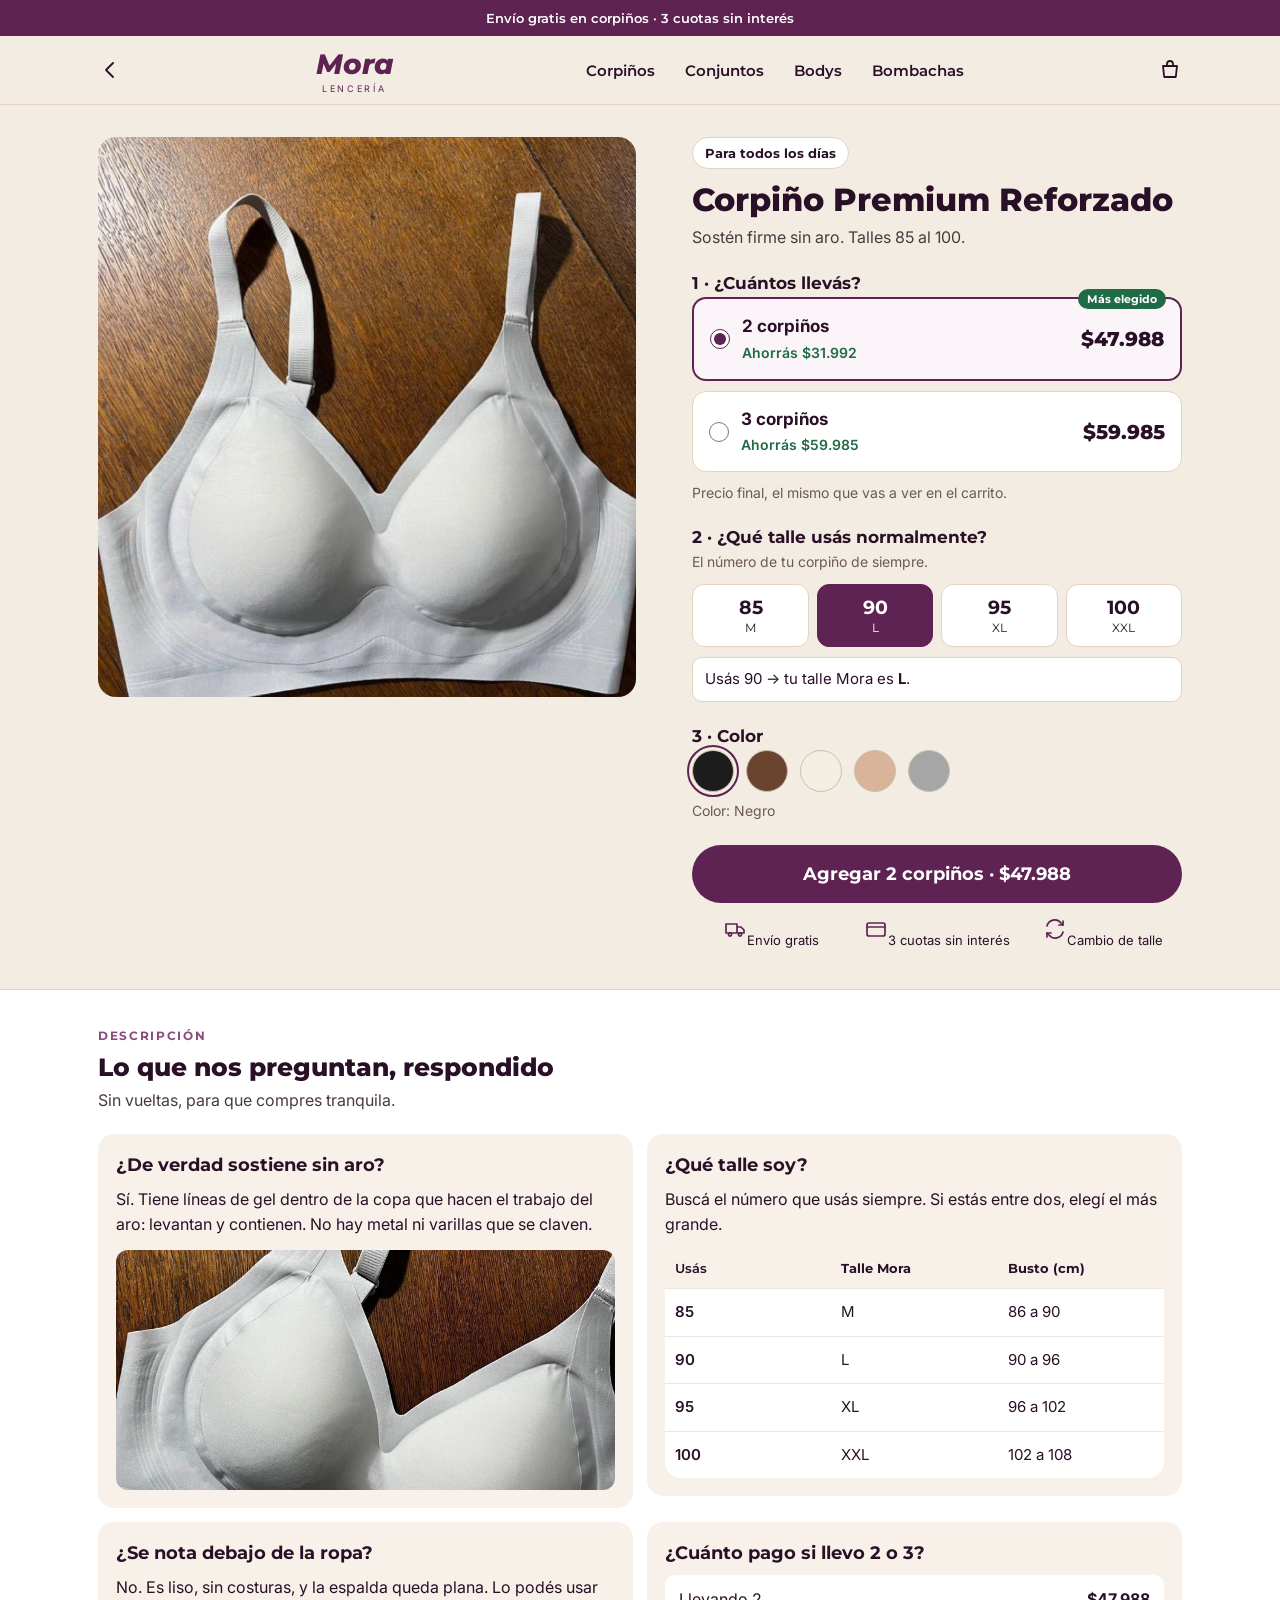
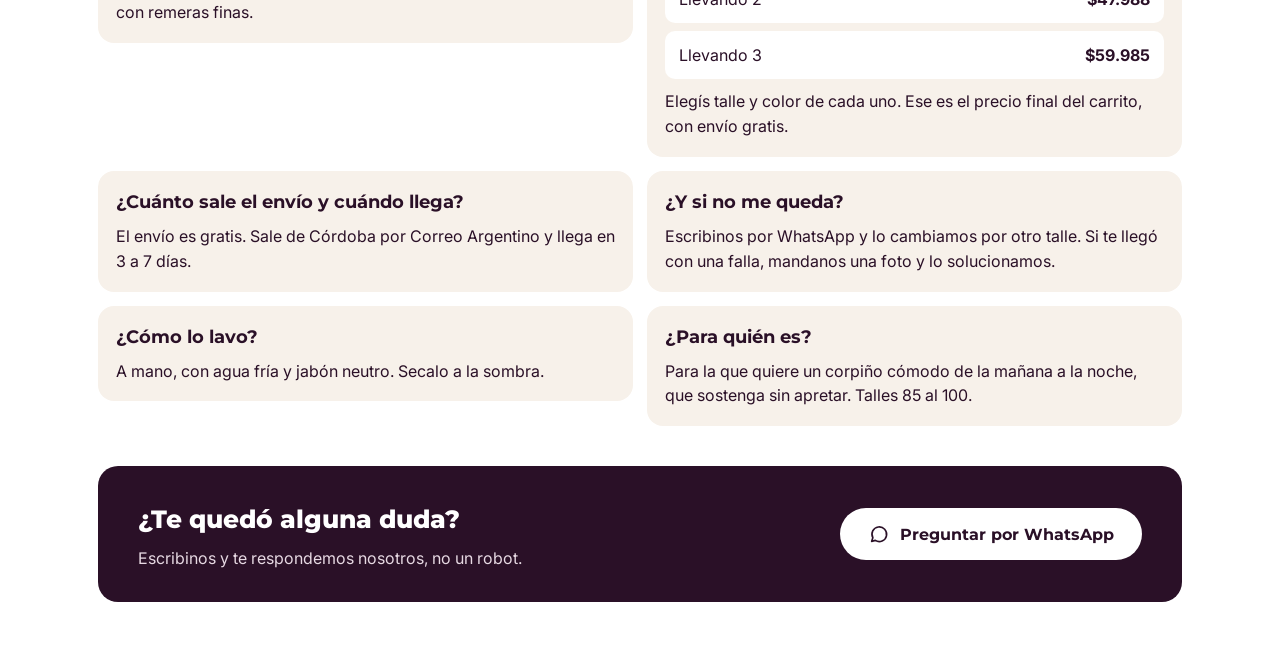
==== premium.html @ baafbe1d "Mora: vista previa corpiños claros (home + 2 fichas) Co-Authored-By: Claude Opus 5.5 <noreply@anthro" ====
<!doctype html>
<html lang="es">
<head>
<meta charset="utf-8">
<meta name="viewport" content="width=device-width,initial-scale=1">
<title>Corpiño Premium Reforzado · Mora Lencería (vista previa)</title>
<meta name="robots" content="noindex">
<link rel="preconnect" href="https://fonts.googleapis.com">
<link rel="stylesheet" href="https://fonts.googleapis.com/css2?family=Montserrat:wght@600;700;800&family=Inter:wght@400;600&display=swap">
<link rel="stylesheet" href="estilo.css">
</head>
<body>
<div class="barra">Envío gratis en corpiños · 3 cuotas sin interés</div>
<header class="cab"><div class="wrap">
  <a class="ico" href="index.html" aria-label="Volver al inicio"><svg width="24" height="24" viewBox="0 0 24 24" fill="none" stroke="#2A1027" stroke-width="1.8" stroke-linecap="round" stroke-linejoin="round" aria-hidden="true"><path d="M15 5l-7 7 7 7"/></svg></a>
  <a class="logo" href="index.html"><b>Mora</b><span>LENCERÍA</span></a>
  <nav class="nav"><a href="index.html#elegi">Corpiños</a><a href="#">Conjuntos</a><a href="#">Bodys</a><a href="#">Bombachas</a></nav>
  <span class="ico"><svg width="24" height="24" viewBox="0 0 24 24" fill="none" stroke="#2A1027" stroke-width="1.8" stroke-linecap="round" stroke-linejoin="round" aria-hidden="true"><path d="M5 8h14l-1.2 11H6.2z"/><path d="M9 8V6a3 3 0 0 1 6 0v2"/></svg></span>
</div></header>

<main class="wrap">
  <div class="ficha">
    <div class="galeria"><img src="img/premium.jpg" alt="Corpiño Premium Reforzado"></div>
    <div class="compra">
      <span class="pill" style="border:1px solid #E3D3C0">Para todos los días</span>
      <h1>Corpiño Premium Reforzado</h1>
      <p class="sub">Sostén firme sin aro. Talles 85 al 100.</p>

      <div class="paso">1 · ¿Cuántos llevás?</div>
      <div class="packs">
        <label class="pack"><span class="tag">Más elegido</span><input type="radio" name="pack" value="2" data-p="$47.988" checked><span class="n"><b>2 corpiños</b><em>Ahorrás $31.992</em></span><span class="p">$47.988</span></label>
        <label class="pack"><input type="radio" name="pack" value="3" data-p="$59.985"><span class="n"><b>3 corpiños</b><em>Ahorrás $59.985</em></span><span class="p">$59.985</span></label>
      </div>
      <p class="ayuda" style="margin-top:10px">Precio final, el mismo que vas a ver en el carrito.</p>

      <div class="paso">2 · ¿Qué talle usás normalmente?</div>
      <p class="ayuda">El número de tu corpiño de siempre.</p>
      <div class="talles"><button type="button" class="talle" data-n="85" data-t="M"><b>85</b><span>M</span></button><button type="button" class="talle on" data-n="90" data-t="L"><b>90</b><span>L</span></button><button type="button" class="talle" data-n="95" data-t="XL"><b>95</b><span>XL</span></button><button type="button" class="talle" data-n="100" data-t="XXL"><b>100</b><span>XXL</span></button></div>
      <div class="aviso" id="aviso">Usás 90 → tu talle Mora es <b>L</b>.</div>

      <div class="paso">3 · Color</div>
      <div class="colores"><button type="button" class="color on" data-c="Negro" aria-label="Negro" style="background:#1C1C1C"></button><button type="button" class="color" data-c="Marrón" aria-label="Marrón" style="background:#6B4430"></button><button type="button" class="color" data-c="Blanco crema" aria-label="Blanco crema" style="background:#F4EEE2"></button><button type="button" class="color" data-c="Nude" aria-label="Nude" style="background:#D9B49A"></button><button type="button" class="color" data-c="Gris" aria-label="Gris" style="background:#A6A6A6"></button></div>
      <div class="color-n" id="colorn">Color: Negro</div>

      <button type="button" class="btn agregar" id="agregar">Agregar 2 corpiños · $47.988</button>
      <div class="mini"><div><svg width="24" height="24" viewBox="0 0 24 24" fill="none" stroke="#5E2352" stroke-width="1.7" stroke-linecap="round" stroke-linejoin="round" aria-hidden="true"><path d="M3 7h11v9H3zM14 10h4l3 3v3h-7z"/><circle cx="7" cy="17.5" r="1.6"/><circle cx="17" cy="17.5" r="1.6"/></svg>Envío gratis</div><div><svg width="24" height="24" viewBox="0 0 24 24" fill="none" stroke="#5E2352" stroke-width="1.7" stroke-linecap="round" stroke-linejoin="round" aria-hidden="true"><rect x="3" y="6" width="18" height="13" rx="2"/><path d="M3 10h18"/></svg>3 cuotas sin interés</div><div><svg width="24" height="24" viewBox="0 0 24 24" fill="none" stroke="#5E2352" stroke-width="1.7" stroke-linecap="round" stroke-linejoin="round" aria-hidden="true"><path d="M4 9a8 8 0 0 1 14-3l2 2M20 15a8 8 0 0 1-14 3l-2-2"/><path d="M20 4v4h-4M4 20v-4h4"/></svg>Cambio de talle</div></div>
    </div>
  </div>
</main>

<section class="desc"><div class="wrap">
  <span class="eti">Descripción</span>
  <h2>Lo que nos preguntan, respondido</h2>
  <p class="intro">Sin vueltas, para que compres tranquila.</p>
  <div class="preg">
    <div class="q"><h3>¿De verdad sostiene sin aro?</h3><p>Sí. Tiene líneas de gel dentro de la copa que hacen el trabajo del aro: levantan y contienen. No hay metal ni varillas que se claven.</p><img src="img/premium2.jpg" alt="Detalle del Corpiño Premium Reforzado"></div>
    <div class="q"><h3>¿Qué talle soy?</h3><p>Buscá el número que usás siempre. Si estás entre dos, elegí el más grande.</p>
      <div class="tabla"><div class="f"><div>Usás</div><div>Talle Mora</div><div>Busto (cm)</div></div><div class="f"><div>85</div><div>M</div><div>86 a 90</div></div><div class="f"><div>90</div><div>L</div><div>90 a 96</div></div><div class="f"><div>95</div><div>XL</div><div>96 a 102</div></div><div class="f"><div>100</div><div>XXL</div><div>102 a 108</div></div></div></div>
    <div class="q"><h3>¿Se nota debajo de la ropa?</h3><p>No. Es liso, sin costuras, y la espalda queda plana. Lo podés usar con remeras finas.</p></div>
    <div class="q"><h3>¿Cuánto pago si llevo 2 o 3?</h3>
      <div class="lista"><div><span>Llevando 2</span><b>$47.988</b></div><div><span>Llevando 3</span><b>$59.985</b></div></div>
      <p style="margin-top:10px">Elegís talle y color de cada uno. Ese es el precio final del carrito, con envío gratis.</p></div>
    <div class="q"><h3>¿Cuánto sale el envío y cuándo llega?</h3><p>El envío es gratis. Sale de Córdoba por Correo Argentino y llega en 3 a 7 días.</p></div>
    <div class="q"><h3>¿Y si no me queda?</h3><p>Escribinos por WhatsApp y lo cambiamos por otro talle. Si te llegó con una falla, mandanos una foto y lo solucionamos.</p></div>
    <div class="q"><h3>¿Cómo lo lavo?</h3><p>A mano, con agua fría y jabón neutro. Secalo a la sombra.</p></div>
    <div class="q"><h3>¿Para quién es?</h3><p>Para la que quiere un corpiño cómodo de la mañana a la noche, que sostenga sin apretar. Talles 85 al 100.</p></div>
    <div class="cierre"><div class="txt"><h2>¿Te quedó alguna duda?</h2><p>Escribinos y te respondemos nosotros, no un robot.</p></div>
      <a class="wa" href="#"><svg width="22" height="22" viewBox="0 0 24 24" fill="none" stroke="currentColor" stroke-width="1.8" stroke-linecap="round" stroke-linejoin="round" aria-hidden="true"><path d="M4 20l1.3-3.9A8 8 0 1 1 8 19z"/></svg>Preguntar por WhatsApp</a></div>
  </div>
</div></section>

<script>
(function(){
  var btn=document.getElementById('agregar'), aviso=document.getElementById('aviso'), cn=document.getElementById('colorn');
  function pack(){var r=document.querySelector('input[name=pack]:checked');btn.textContent='Agregar '+r.value+' corpiños · '+r.dataset.p;}
  document.querySelectorAll('input[name=pack]').forEach(function(r){r.addEventListener('change',pack);});
  document.querySelectorAll('.talle').forEach(function(b){b.addEventListener('click',function(){
    document.querySelectorAll('.talle').forEach(function(x){x.classList.remove('on');});b.classList.add('on');
    aviso.innerHTML='Usás '+b.dataset.n+' → tu talle Mora es <b>'+b.dataset.t+'</b>.';});});
  document.querySelectorAll('.color').forEach(function(b){b.addEventListener('click',function(){
    document.querySelectorAll('.color').forEach(function(x){x.classList.remove('on');});b.classList.add('on');cn.textContent='Color: '+b.dataset.c;});});
  btn.addEventListener('click',function(){btn.textContent='Listo: así se vería al agregar';setTimeout(pack,1600);});
})();
</script>
</body>
</html>
---- estilo.css ----
:root{--noche:#2A1027;--mora:#5E2352;--ciruela:#8A4A7C;--flor:#E7D9E3;--beige:#E3D3C0;--lino:#F3ECE3;--crema:#F7F1EA;--gris:#6B5A55;--txt2:#4A3A40;--verde:#1F6B45}
*{box-sizing:border-box}
html{-webkit-text-size-adjust:100%}
body{margin:0;background:var(--lino);color:var(--noche);font-family:Inter,system-ui,sans-serif;font-size:16px;line-height:1.5;touch-action:manipulation}
img{max-width:100%;display:block}
a{color:var(--mora)}
h1,h2,h3,.mt{font-family:Montserrat,sans-serif}
.wrap{max-width:1180px;margin:0 auto;padding:0 20px}
.barra{background:var(--mora);color:#fff;text-align:center;font:600 13px Montserrat,sans-serif;padding:10px 16px}
.cab{border-bottom:1px solid var(--beige)}
.cab .wrap{display:flex;align-items:center;justify-content:space-between;height:68px}
.logo{text-align:center;line-height:1;text-decoration:none}
.logo b{display:block;font:italic 800 28px Montserrat,sans-serif;color:var(--mora)}
.logo span{display:block;font-size:9px;letter-spacing:.3em;color:var(--mora);margin-top:3px}
.nav{display:none;gap:30px;font:600 15px Montserrat,sans-serif}
.nav a{color:var(--noche);text-decoration:none}
.ico{width:24px;height:24px;display:flex}
.btn{display:block;text-align:center;background:var(--mora);color:#fff;text-decoration:none;border:0;font:700 17px Montserrat,sans-serif;padding:16px 28px;border-radius:999px;cursor:pointer;width:100%}
.btn:hover{background:var(--noche)}
.eti{display:inline-block;font:700 12px Montserrat,sans-serif;letter-spacing:.14em;color:var(--ciruela);text-transform:uppercase}
.pill{display:inline-block;font:700 13px Montserrat,sans-serif;padding:7px 12px;border-radius:999px;background:#fff;color:var(--noche)}
.pill.osc{background:var(--noche);color:#fff}

/* HOME */
.hero{display:grid;gap:22px;padding:20px 0 30px}
.hero img{width:100%;height:300px;object-fit:cover;border-radius:18px}
.hero h1{font-size:30px;line-height:1.15;margin:0 0 10px;font-weight:800}
.hero p{font-size:17px;color:var(--txt2);margin:0 0 20px}
.sec-t{font-size:26px;font-weight:800;margin:6px 0 20px;line-height:1.2}
.dos{display:grid;gap:18px}
.card{background:#fff;border:1px solid var(--beige);border-radius:20px;overflow:hidden;display:grid;text-decoration:none;color:inherit}
.card .foto{position:relative}
.card .foto img{width:100%;height:280px;object-fit:cover}
.card .foto .pill{position:absolute;top:14px;left:14px}
.card .info{padding:18px 18px 20px;display:flex;flex-direction:column}
.card h3{font-size:22px;font-weight:800;margin:0 0 12px}
.dato{display:flex;gap:10px;font-size:16px;margin-bottom:8px;align-items:center}
.dato b{width:74px;flex-shrink:0;font-weight:600}
.puntos{display:flex;gap:6px}
.puntos i{width:20px;height:20px;border-radius:50%;display:block}
.precios{margin-top:14px;padding-top:14px;border-top:1px solid #EFE6DC;display:grid;gap:6px}
.precios div{display:flex;justify-content:space-between;align-items:baseline;font-size:16px}
.precios strong{font:800 22px Montserrat,sans-serif}
.card .btn{margin-top:16px;font-size:16px;padding:15px}
.tabla{background:#fff;border:1px solid var(--beige);border-radius:16px;overflow:hidden;font-size:15px}
.tabla .f{display:grid;grid-template-columns:repeat(3,minmax(0,1fr));border-top:1px solid #EFE6DC}
.tabla .f:first-child{border-top:0;background:var(--crema);font:700 13px Montserrat,sans-serif}
.tabla .f>div{padding:12px 10px}
.tabla .f>div:first-child{font-weight:600}
.conf{display:grid;gap:12px;padding:26px 0 8px}
.conf div{display:flex;gap:14px;align-items:center;background:#fff;border:1px solid var(--beige);border-radius:14px;padding:14px 16px}
.conf b{display:block;font-weight:600}
.conf small{font-size:14px;color:var(--gris)}
.cierre{background:var(--noche);color:#fff;border-radius:20px;padding:24px 20px;text-align:center;margin:26px 0 40px;display:grid;gap:14px}
.cierre h2{font-size:21px;margin:0;line-height:1.25}
.cierre p{margin:0;color:var(--flor)}
.wa{display:flex;justify-content:center;align-items:center;gap:10px;background:#fff;color:var(--noche);text-decoration:none;font:700 16px Montserrat,sans-serif;padding:15px 28px;border-radius:999px}

/* FICHA */
.ficha{display:grid;gap:0}
.galeria img{width:100%;height:420px;object-fit:cover}
.compra{padding:20px 0}
.compra h1{font-size:26px;font-weight:800;line-height:1.2;margin:12px 0 6px}
.compra .sub{font-size:16px;color:var(--txt2);margin:0}
.paso{font:700 17px Montserrat,sans-serif;margin:24px 0 4px}
.ayuda{font-size:14px;color:var(--gris);margin:0 0 12px}
.packs{display:grid;gap:10px}
.pack{display:flex;align-items:center;gap:12px;background:#fff;border:1.5px solid var(--beige);border-radius:14px;padding:15px 16px;cursor:pointer;position:relative}
.pack input{width:20px;height:20px;accent-color:var(--mora);margin:0}
.pack .n{flex:1}
.pack .n b{display:block;font-size:17px}
.pack .n s{color:var(--gris);font-size:14px}
.pack .n em{font-style:normal;color:var(--verde);font-weight:600;font-size:14px}
.pack .p{font:800 20px Montserrat,sans-serif}
.pack .tag{position:absolute;top:-10px;right:14px;background:var(--verde);color:#fff;font:700 11px Montserrat,sans-serif;padding:3px 9px;border-radius:999px}
.pack:has(input:checked){border:2px solid var(--mora);background:#FBF4F8}
.talles{display:grid;grid-template-columns:repeat(4,minmax(0,1fr));gap:8px}
.talles.seis{grid-template-columns:repeat(3,minmax(0,1fr))}
.talle{background:#fff;border:1.5px solid var(--beige);border-radius:12px;padding:11px 4px;font-family:Montserrat,sans-serif;color:var(--noche);cursor:pointer;text-align:center}
.talle b{display:block;font-size:19px}
.talle span{font-size:12px}
.talle.on{background:var(--mora);border-color:var(--mora);color:#fff}
.aviso{font-size:15px;margin-top:10px;background:#fff;border-radius:10px;padding:10px 12px;border:1px solid var(--beige)}
.colores{display:flex;gap:12px;flex-wrap:wrap}
.color{width:42px;height:42px;border-radius:50%;border:1px solid #CDBFAE;cursor:pointer;padding:0}
.color.on{outline:2px solid var(--mora);outline-offset:3px}
.color-n{font-size:14px;color:var(--gris);margin-top:8px}
.agregar{margin-top:24px;font-size:18px;padding:18px}
.mini{display:grid;grid-template-columns:repeat(3,minmax(0,1fr));gap:8px;margin-top:14px;text-align:center;font-size:13px;line-height:1.3}
.mini svg{margin:0 auto 4px}
.desc{background:#fff;border-top:1px solid var(--beige);padding:32px 0 10px;margin-top:20px}
.desc h2{font-size:25px;font-weight:800;line-height:1.2;margin:6px 0}
.desc .intro{color:var(--txt2);margin:0 0 22px}
.preg{display:grid;gap:14px}
.q{background:var(--crema);border-radius:16px;padding:18px}
.q h3{font-size:18px;font-weight:700;margin:0 0 8px}
.q p{margin:0;font-size:16px;line-height:1.55}
.q img{width:100%;height:240px;object-fit:cover;border-radius:12px;margin-top:14px}
.q .tabla{margin-top:12px;border:0}
.lista{display:grid;gap:8px;margin-top:4px}
.lista div{display:flex;justify-content:space-between;background:#fff;border-radius:10px;padding:12px 14px}
.desc .cierre{margin-bottom:40px}
.volver{display:inline-flex;align-items:center;gap:6px;font-size:15px;text-decoration:none;color:var(--noche);margin:16px 0 0}

@media (min-width:900px){
  .wrap{padding:0 48px}
  .nav{display:flex}
  .menu{display:none}
  .hero{grid-template-columns:1fr 1fr;align-items:center;gap:56px;padding:48px 0}
  .hero img{height:420px;order:2}
  .hero h1{font-size:50px}
  .hero p{font-size:20px}
  .hero .btn{width:auto;display:inline-block;padding:18px 40px}
  .centro{text-align:center}
  .sec-t{font-size:36px;margin-bottom:28px}
  .dos{grid-template-columns:1fr 1fr;gap:28px}
  .card{grid-template-columns:1fr 1fr}
  .card .foto img{height:100%;min-height:400px}
  .tabla-home{max-width:760px;margin:0 auto}
  .conf{grid-template-columns:repeat(3,1fr);gap:20px}
  .cierre{grid-template-columns:1fr auto;text-align:left;align-items:center;padding:32px 40px}
  .cierre .txt{display:grid;gap:6px}
  .ficha{grid-template-columns:1.1fr 1fr;gap:56px;padding-top:32px}
  .galeria{display:grid;gap:12px;align-content:start}
  .galeria img{border-radius:18px;height:560px}
  .compra{padding-top:0}
  .compra h1{font-size:32px}
  .preg{grid-template-columns:1fr 1fr;align-items:start}
  .desc .cierre{grid-column:1/-1}
}
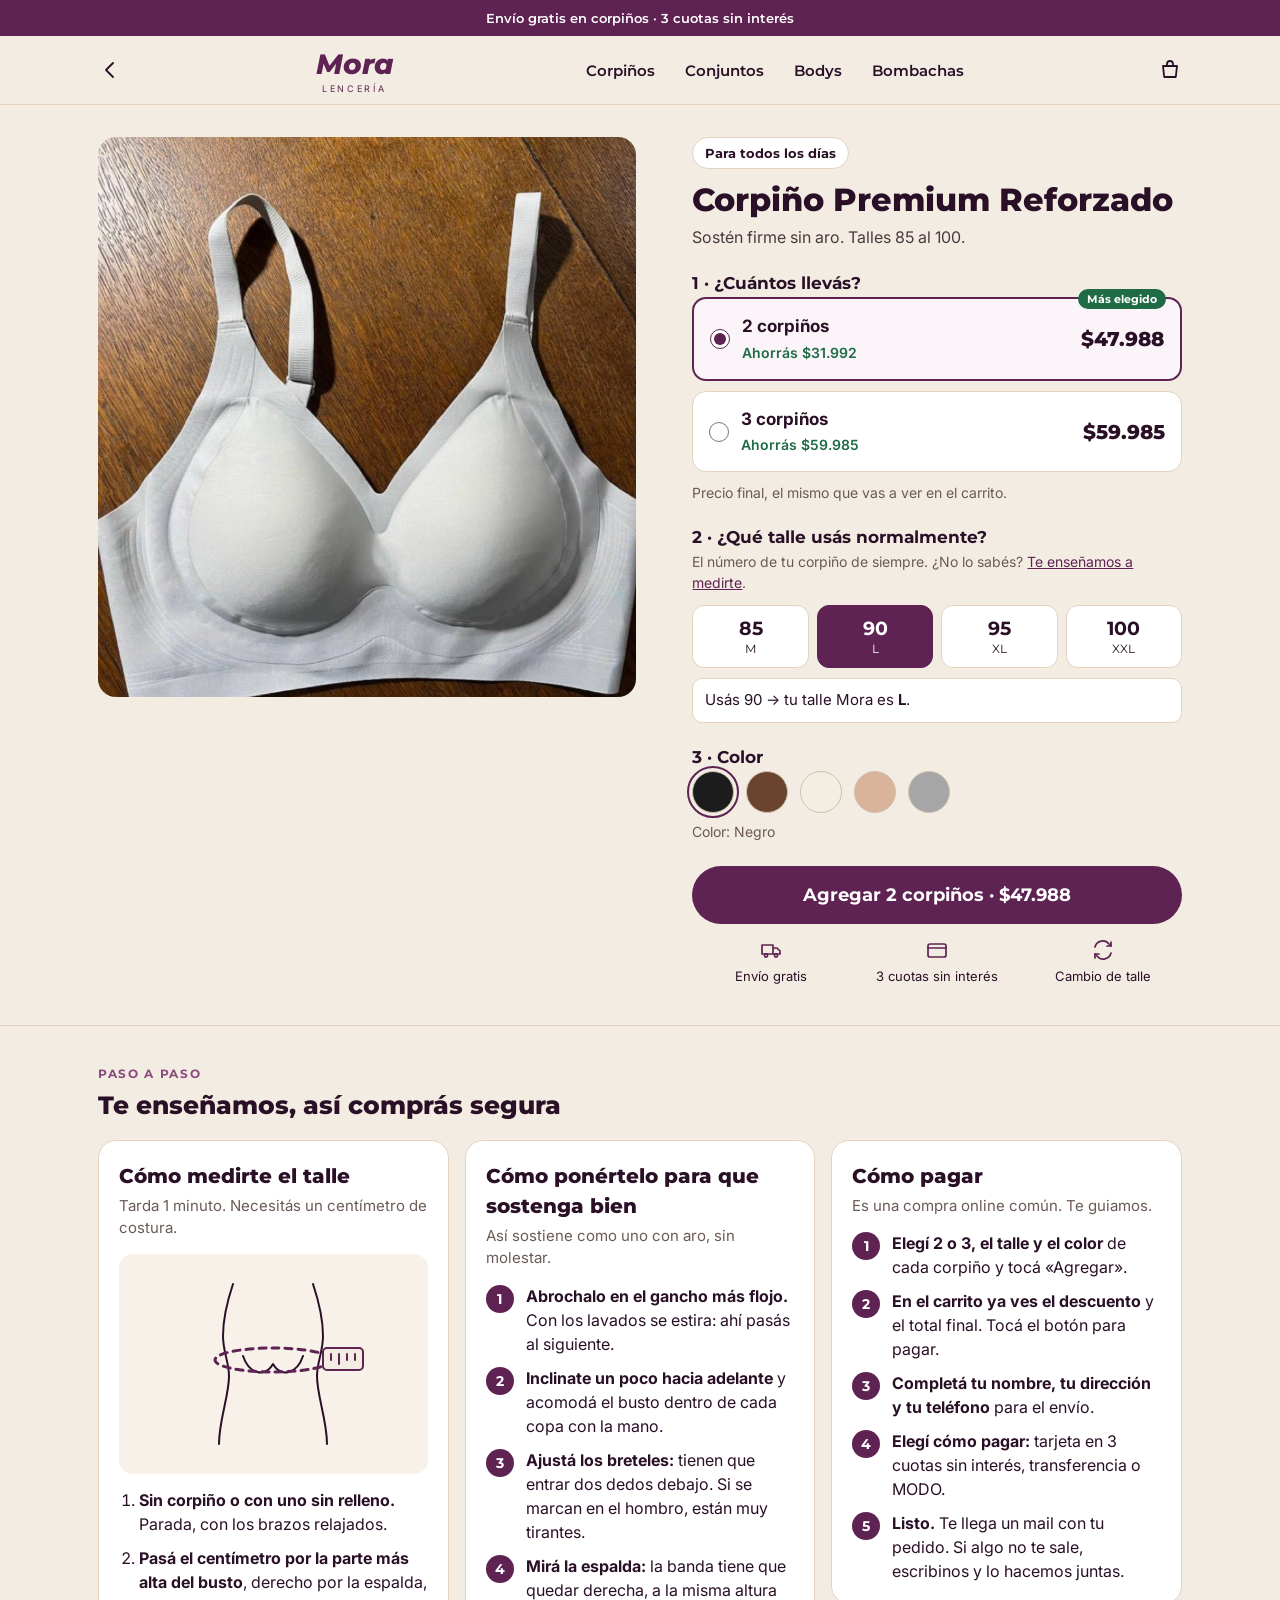
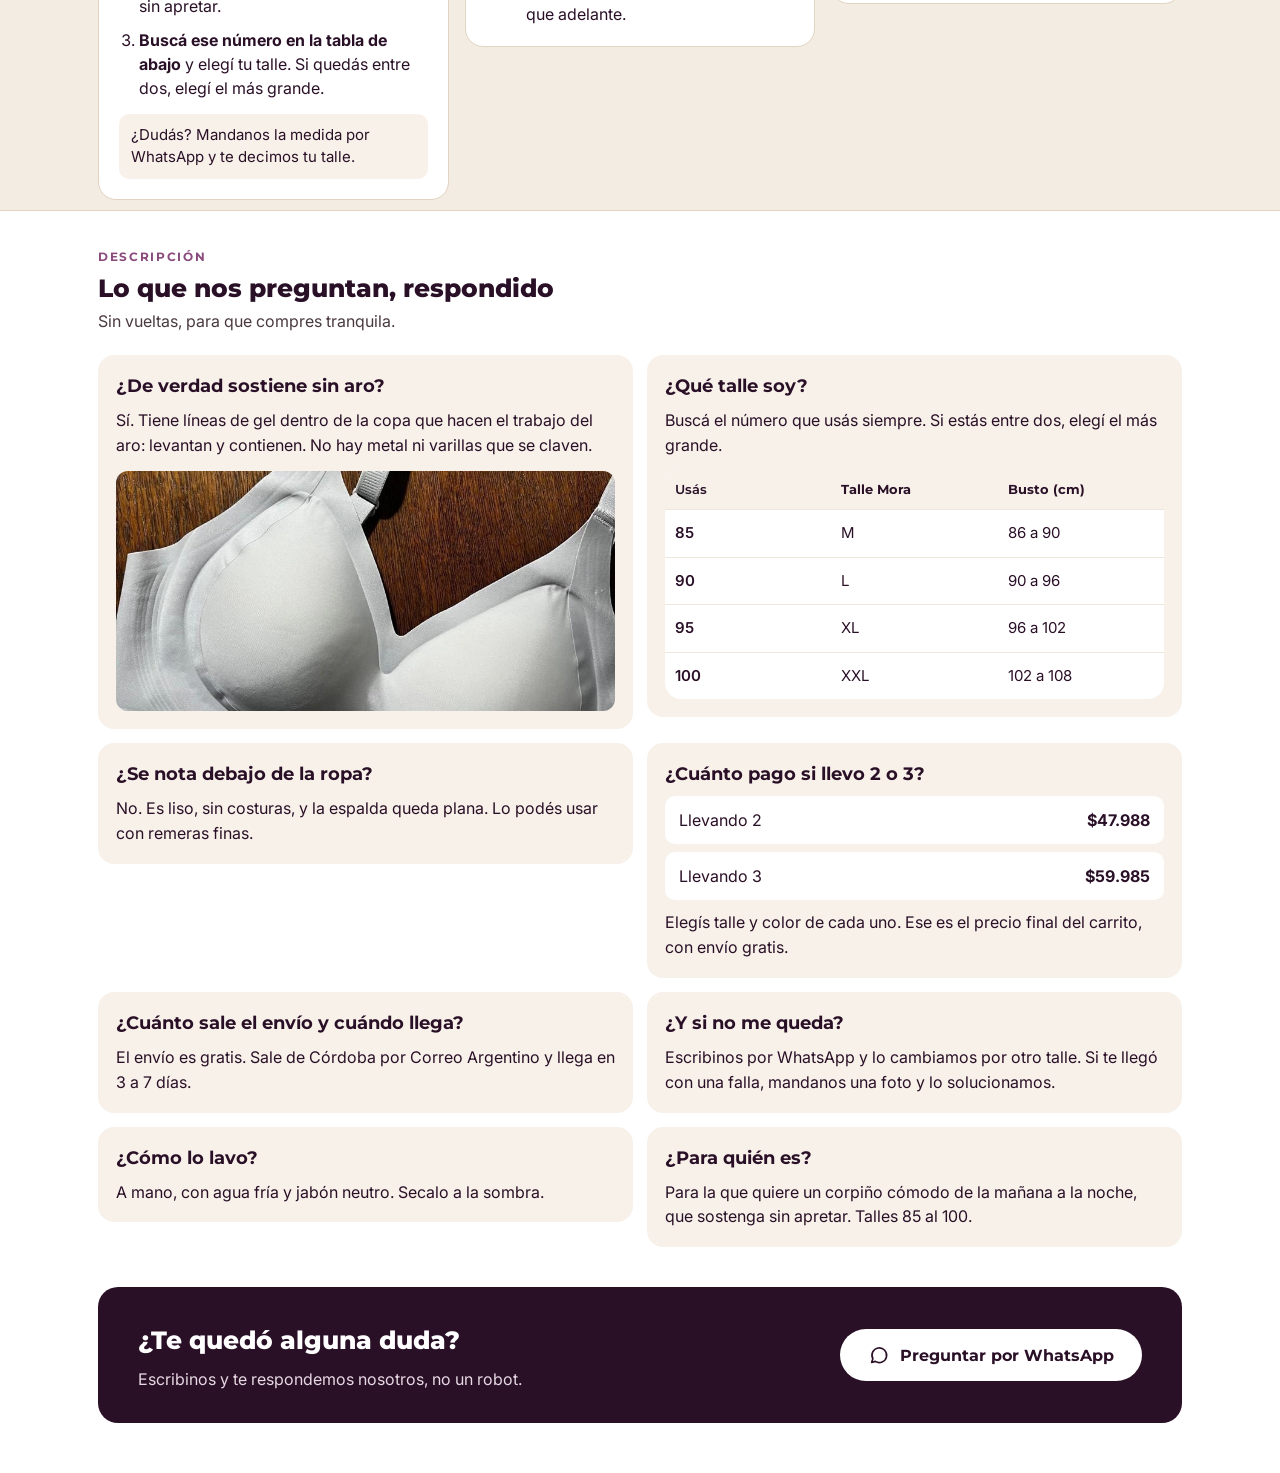
==== commit 0d08e9a4: "Fichas: guías de talle, puesta y pago Co-Authored-By: Claude Opus 5.5 <noreply@anthropic.com>" ====
--- a/premium.html
+++ b/premium.html
@@ -34,7 +34,7 @@
       <p class="ayuda" style="margin-top:10px">Precio final, el mismo que vas a ver en el carrito.</p>
 
       <div class="paso">2 · ¿Qué talle usás normalmente?</div>
-      <p class="ayuda">El número de tu corpiño de siempre.</p>
+      <p class="ayuda">El número de tu corpiño de siempre. ¿No lo sabés? <a href="#medirte">Te enseñamos a medirte</a>.</p>
       <div class="talles"><button type="button" class="talle" data-n="85" data-t="M"><b>85</b><span>M</span></button><button type="button" class="talle on" data-n="90" data-t="L"><b>90</b><span>L</span></button><button type="button" class="talle" data-n="95" data-t="XL"><b>95</b><span>XL</span></button><button type="button" class="talle" data-n="100" data-t="XXL"><b>100</b><span>XXL</span></button></div>
       <div class="aviso" id="aviso">Usás 90 → tu talle Mora es <b>L</b>.</div>
 
@@ -47,6 +47,57 @@
     </div>
   </div>
 </main>
+
+<section class="guias"><div class="wrap">
+  <span class="eti">Paso a paso</span>
+  <h2>Te enseñamos, así comprás segura</h2>
+  <div class="guia-g">
+
+  <article class="guia" id="medirte">
+    <h3>Cómo medirte el talle</h3>
+    <p class="g-sub">Tarda 1 minuto. Necesitás un centímetro de costura.</p>
+    <div class="g-dib" aria-hidden="true">
+      <svg viewBox="0 0 220 200" width="220" height="200" fill="none" stroke="#2A1027" stroke-width="2" stroke-linecap="round" stroke-linejoin="round">
+        <path d="M70 20c-6 18-10 34-10 52 0 16 6 26 6 40 0 20-10 44-10 68"/>
+        <path d="M150 20c6 18 10 34 10 52 0 16-6 26-6 40 0 20 10 44 10 68"/>
+        <path d="M80 92c6 18 22 22 30 8 8 14 24 10 30-8"/>
+        <ellipse cx="110" cy="96" rx="58" ry="12" stroke="#5E2352" stroke-width="3" stroke-dasharray="7 6"/>
+        <rect x="160" y="84" width="40" height="22" rx="4" fill="#F3ECE3" stroke="#5E2352"/>
+        <path d="M168 90v6M176 90v10M184 90v6M192 90v6" stroke="#5E2352"/>
+      </svg>
+    </div>
+    <ol class="pasos">
+      <li><b>Sin corpiño o con uno sin relleno.</b> Parada, con los brazos relajados.</li>
+      <li><b>Pasá el centímetro por la parte más alta del busto</b>, derecho por la espalda, sin apretar.</li>
+      <li><b>Buscá ese número en la tabla de abajo</b> y elegí tu talle. Si quedás entre dos, elegí el más grande.</li>
+    </ol>
+    <p class="g-nota">¿Dudás? Mandanos la medida por WhatsApp y te decimos tu talle.</p>
+  </article>
+
+  <article class="guia">
+    <h3>Cómo ponértelo para que sostenga bien</h3>
+    <p class="g-sub">Así sostiene como uno con aro, sin molestar.</p>
+    <ol class="pasos num">
+      <li><span class="n">1</span><span><b>Abrochalo en el gancho más flojo.</b> Con los lavados se estira: ahí pasás al siguiente.</span></li>
+      <li><span class="n">2</span><span><b>Inclinate un poco hacia adelante</b> y acomodá el busto dentro de cada copa con la mano.</span></li>
+      <li><span class="n">3</span><span><b>Ajustá los breteles:</b> tienen que entrar dos dedos debajo. Si se marcan en el hombro, están muy tirantes.</span></li>
+      <li><span class="n">4</span><span><b>Mirá la espalda:</b> la banda tiene que quedar derecha, a la misma altura que adelante.</span></li>
+    </ol>
+  </article>
+
+  <article class="guia">
+    <h3>Cómo pagar</h3>
+    <p class="g-sub">Es una compra online común. Te guiamos.</p>
+    <ol class="pasos num">
+      <li><span class="n">1</span><span><b>Elegí 2 o 3, el talle y el color</b> de cada corpiño y tocá «Agregar».</span></li>
+      <li><span class="n">2</span><span><b>En el carrito ya ves el descuento</b> y el total final. Tocá el botón para pagar.</span></li>
+      <li><span class="n">3</span><span><b>Completá tu nombre, tu dirección y tu teléfono</b> para el envío.</span></li>
+      <li><span class="n">4</span><span><b>Elegí cómo pagar:</b> tarjeta en 3 cuotas sin interés, transferencia o MODO.</span></li>
+      <li><span class="n">5</span><span><b>Listo.</b> Te llega un mail con tu pedido. Si algo no te sale, escribinos y lo hacemos juntas.</span></li>
+    </ol>
+  </article>
+  </div>
+</div></section>
 
 <section class="desc"><div class="wrap">
   <span class="eti">Descripción</span>
--- a/estilo.css
+++ b/estilo.css
@@ -87,7 +87,7 @@
 .color-n{font-size:14px;color:var(--gris);margin-top:8px}
 .agregar{margin-top:24px;font-size:18px;padding:18px}
 .mini{display:grid;grid-template-columns:repeat(3,minmax(0,1fr));gap:8px;margin-top:14px;text-align:center;font-size:13px;line-height:1.3}
-.mini svg{margin:0 auto 4px}
+.mini svg{display:block;margin:0 auto 6px}
 .desc{background:#fff;border-top:1px solid var(--beige);padding:32px 0 10px;margin-top:20px}
 .desc h2{font-size:25px;font-weight:800;line-height:1.2;margin:6px 0}
 .desc .intro{color:var(--txt2);margin:0 0 22px}
@@ -128,3 +128,20 @@
   .preg{grid-template-columns:1fr 1fr;align-items:start}
   .desc .cierre{grid-column:1/-1}
 }
+
+/* GUÍAS */
+.guias{background:var(--lino);padding:34px 0 10px;border-top:1px solid var(--beige);margin-top:20px}
+.guias h2{font-size:25px;font-weight:800;line-height:1.2;margin:6px 0 20px}
+.guia-g{display:grid;gap:16px}
+.guia{background:#fff;border:1px solid var(--beige);border-radius:18px;padding:20px;scroll-margin-top:20px}
+.guia h3{font-size:20px;font-weight:800;margin:0 0 4px}
+.g-sub{color:var(--gris);margin:0 0 14px;font-size:15px}
+.g-dib{background:var(--crema);border-radius:14px;display:flex;justify-content:center;padding:10px;margin-bottom:14px}
+.g-dib svg{max-width:100%;height:auto}
+.pasos{margin:0;padding-left:20px;display:grid;gap:10px;font-size:16px;line-height:1.5}
+.pasos.num{list-style:none;padding:0}
+.pasos.num li{display:flex;gap:12px;align-items:flex-start}
+.pasos .n{flex-shrink:0;width:28px;height:28px;border-radius:50%;background:var(--mora);color:#fff;font:700 14px Montserrat,sans-serif;display:flex;align-items:center;justify-content:center;margin-top:1px}
+.g-nota{margin:14px 0 0;background:var(--crema);border-radius:10px;padding:10px 12px;font-size:15px}
+.guias + .desc{margin-top:0}
+@media (min-width:900px){.guia-g{grid-template-columns:repeat(3,1fr);align-items:start}}
